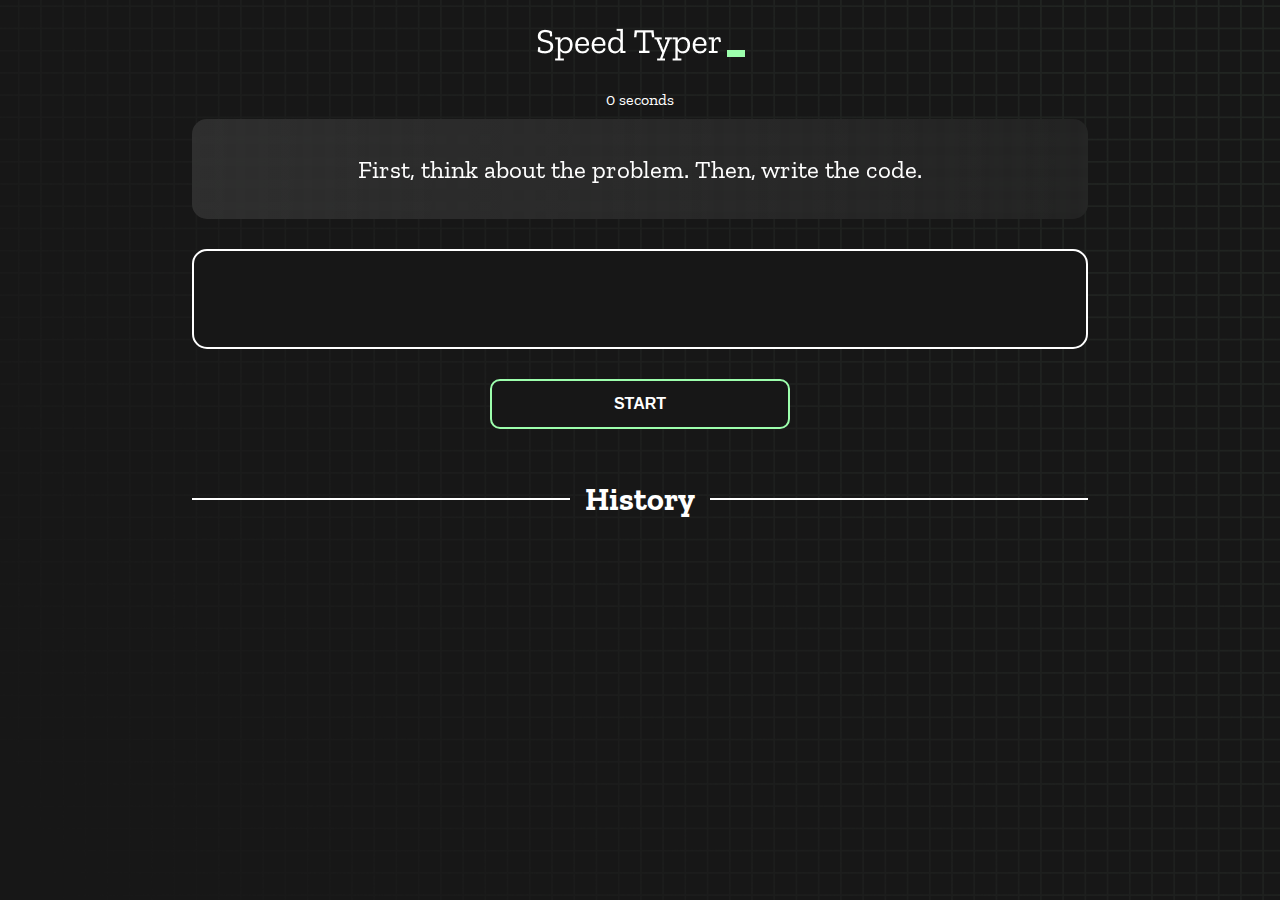
==== index.html @ 31cf62d2 "Initial commit" ====
<!DOCTYPE html>
<html lang="en">
  <head>
    <meta charset="UTF-8" />
    <meta http-equiv="X-UA-Compatible" content="IE=edge" />
    <meta name="viewport" content="width=device-width, initial-scale=1.0" />
    <title>Speed Monster</title>
    <link rel="stylesheet" href="styles.css" />
    <link rel="preconnect" href="https://fonts.googleapis.com" />
    <link rel="preconnect" href="https://fonts.gstatic.com" crossorigin />
    <link
      href="https://fonts.googleapis.com/css2?family=Zilla+Slab:wght@300;400;500&display=swap"
      rel="stylesheet"
    />
  </head>
  <body>
    <h1 class="title"><img src="./logo.png" /></h1>
    <div id="show-time">0 seconds</div>

    <div class="box-container">
      <div id="question"></div>

      <div id="display" class="inactive"></div>

      <div class="buttons">
        <button id="starts">START</button>
      </div>

      <div class="divider-container">
        <div class="line"></div>
        <h1 class="title2">History</h1>
        <div class="line"></div>
      </div>
      <div id="histories"></div>
    </div>

    <div id="countdown"></div>
    <div id="modal-background" class="hidden"></div>
    <div id="result" class="hidden"></div>

    <script src="./history.js"></script>
    <script src="./script.js"></script>
  </body>
</html>
---- styles.css ----
* {
  padding: 0;
  margin: 0;
  box-sizing: border-box;
}

body {
  background-image: url("./bg.png");
  background-size: cover;
  background-position: left top;
  font-family: "Zilla Slab", serif;
}

.box-container {
  width: 70%;
  margin: 0 auto;
}

#question {
  height: 100px;
  display: flex;
  align-items: center;
  justify-content: center;
  color: white;
  font-size: 25px;
  border-radius: 15px;
  background: rgb(255, 255, 255);
  background: linear-gradient(
    92.49deg,
    rgba(255, 255, 255, 0.1) 0.18%,
    rgba(255, 255, 255, 0.05) 99.85%
  );
  backdrop-filter: blur(5px);
  margin-bottom: 30px;
}

#display {
  height: 100px;
  display: flex;
  flex-wrap: wrap;
  align-items: center;
  padding-left: 5rem;
  color: white;
  font-size: 32px;
  background-color: #171717;
  border: 2px solid #9dffad;
  border-radius: 15px;
}

#countdown {
  position: fixed;
  height: 100vh;
  width: 100vw;
  background-color: rgba(0, 0, 0, 0.8);
  top: 0;
  left: 0;
  display: flex;
  align-items: center;
  justify-content: center;
  font-size: 3rem;
  color: white;
  display: none;
}
#result {
  position: fixed;
  top: 10%; 
  left: 10%;
  transform: translate(-50%, -50%);
  height: 250px;
  width: 400px;
  background-color: #171717;
  border-radius: 15px;
  border: 2px solid #9dffad;
  color: white;
  text-align: center;
  padding: 2rem;
}
#show-time{
  text-align: center;
  color: white;
  margin: 10px 0;
}

.green {
  color: #9dffad;
}
.red {
  color: #eb6565;
}
.bold {
  font-weight: 700;
}
.inactive {
  border: 2px solid white !important;
}
.hidden {
  display: none;
}
.title {
  text-align: center;
  color: white;
  margin: 20px 0;
}

.divider-container {
  height: 80px;
  display: flex;
  justify-content: center;
  align-items: center;
  gap: 15px;
  margin: 0 auto;
}

.line {
  height: 2px;
  background: white;
  width: 100%;
}

.title2 {
  color: white;
  display: block;
}

.buttons {
  display: flex;
  justify-content: center;
  margin: 30px 0;
}
button {
  padding: 10px 20px;
  border: none;
  font-size: 16px;
  font-weight: bold;
  width: 300px;
  height: 50px;
  color: white;
  background-color: #171717;
  border-radius: 10px;
  border: 2px solid #9dffad;
  cursor: pointer;
}

#histories {
  display: flex;
  flex-wrap: wrap;
  justify-content: space-around;
}

.card {
  width: 100%;
  height: 100%;
  padding: 50px;
  display: flex;
  justify-content: space-between;
  align-items: center;
  padding: 20px 30px;
  color: white;
  border-radius: 15px;
  background: rgb(255, 255, 255);
  background: linear-gradient(
    92.49deg,
    rgba(255, 255, 255, 0.1) 0.18%,
    rgba(255, 255, 255, 0.05) 99.85%
  );
  backdrop-filter: blur(5px);
  margin-bottom: 30px;
}

#modal-background {
  background: rgb(255, 255, 255);
  background: linear-gradient(
    92.49deg,
    rgba(255, 255, 255, 0.1) 0.18%,
    rgba(255, 255, 255, 0.05) 99.85%
  );
  backdrop-filter: blur(5px);
  height: 100vh;
  width: 100%;
  position: fixed;
  top: 0;
}

@media only screen and (max-width: 700px) {
  .box-container {
    padding: 0 20px;
    width: 100%;
  }
  .card {
    flex-direction: column;
  }
}
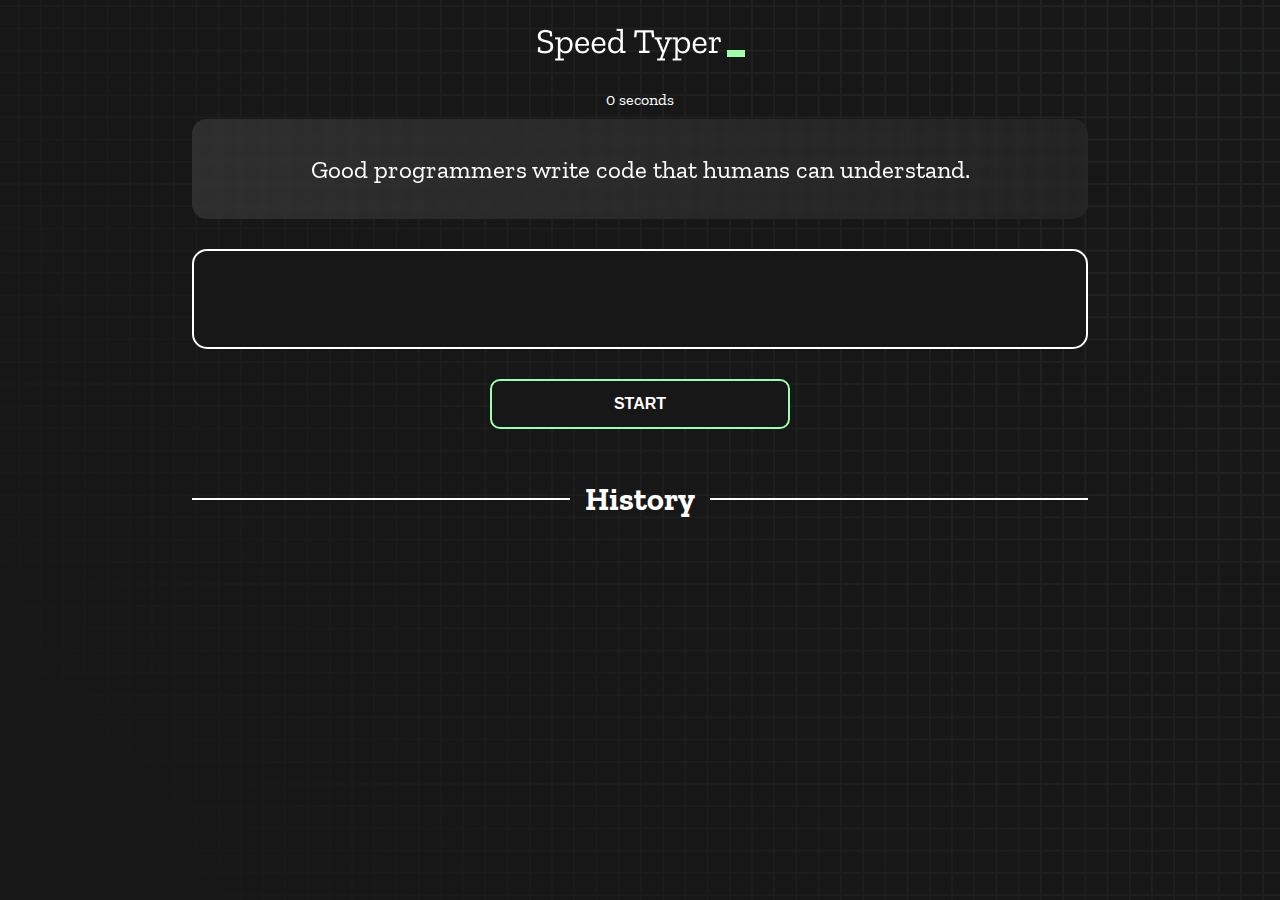
==== commit 2c0e1d6b: "Countdown 0 Stopped" ====
--- a/index.html
+++ b/index.html
@@ -4,7 +4,7 @@
     <meta charset="UTF-8" />
     <meta http-equiv="X-UA-Compatible" content="IE=edge" />
     <meta name="viewport" content="width=device-width, initial-scale=1.0" />
-    <title>Speed Monster</title>
+    <title>Type-Monster</title>
     <link rel="stylesheet" href="styles.css" />
     <link rel="preconnect" href="https://fonts.googleapis.com" />
     <link rel="preconnect" href="https://fonts.gstatic.com" crossorigin />
@@ -35,7 +35,7 @@
     </div>
 
     <div id="countdown"></div>
-    <div id="modal-background" class="hidden"></div>
+    <div id="modal-bacground" class="hidden"></div>
     <div id="result" class="hidden"></div>
 
     <script src="./history.js"></script>
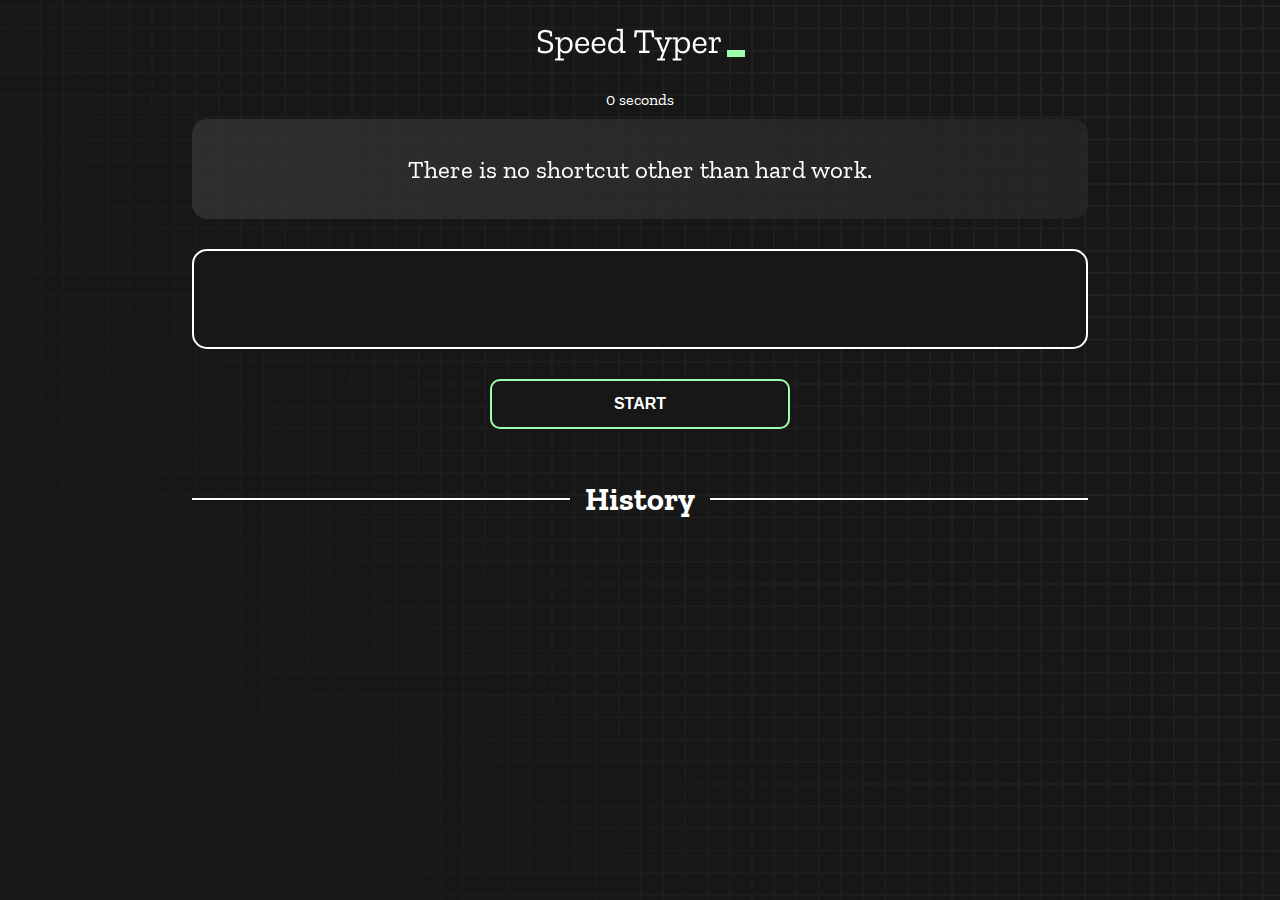
==== commit 7336b4db: "modal view successfull have clone he first commit and change the index file" ====
--- a/index.html
+++ b/index.html
@@ -4,6 +4,7 @@
     <meta charset="UTF-8" />
     <meta http-equiv="X-UA-Compatible" content="IE=edge" />
     <meta name="viewport" content="width=device-width, initial-scale=1.0" />
+    <title>Type-Monster</title>
     <title>Type-Monster</title>
     <link rel="stylesheet" href="styles.css" />
     <link rel="preconnect" href="https://fonts.googleapis.com" />
@@ -35,7 +36,7 @@
     </div>
 
     <div id="countdown"></div>
-    <div id="modal-bacground" class="hidden"></div>
+    <div id="modal-background" class="hidden"></div>
     <div id="result" class="hidden"></div>
 
     <script src="./history.js"></script>
--- a/styles.css
+++ b/styles.css
@@ -62,9 +62,9 @@
   display: none;
 }
 #result {
-  position: fixed;
-  top: 10%; 
-  left: 10%;
+  position:absolute;
+  top: 50%;
+  left: 50%;
   transform: translate(-50%, -50%);
   height: 250px;
   width: 400px;
@@ -94,7 +94,7 @@
   border: 2px solid white !important;
 }
 .hidden {
-  display: none;
+display: none;
 }
 .title {
   text-align: center;
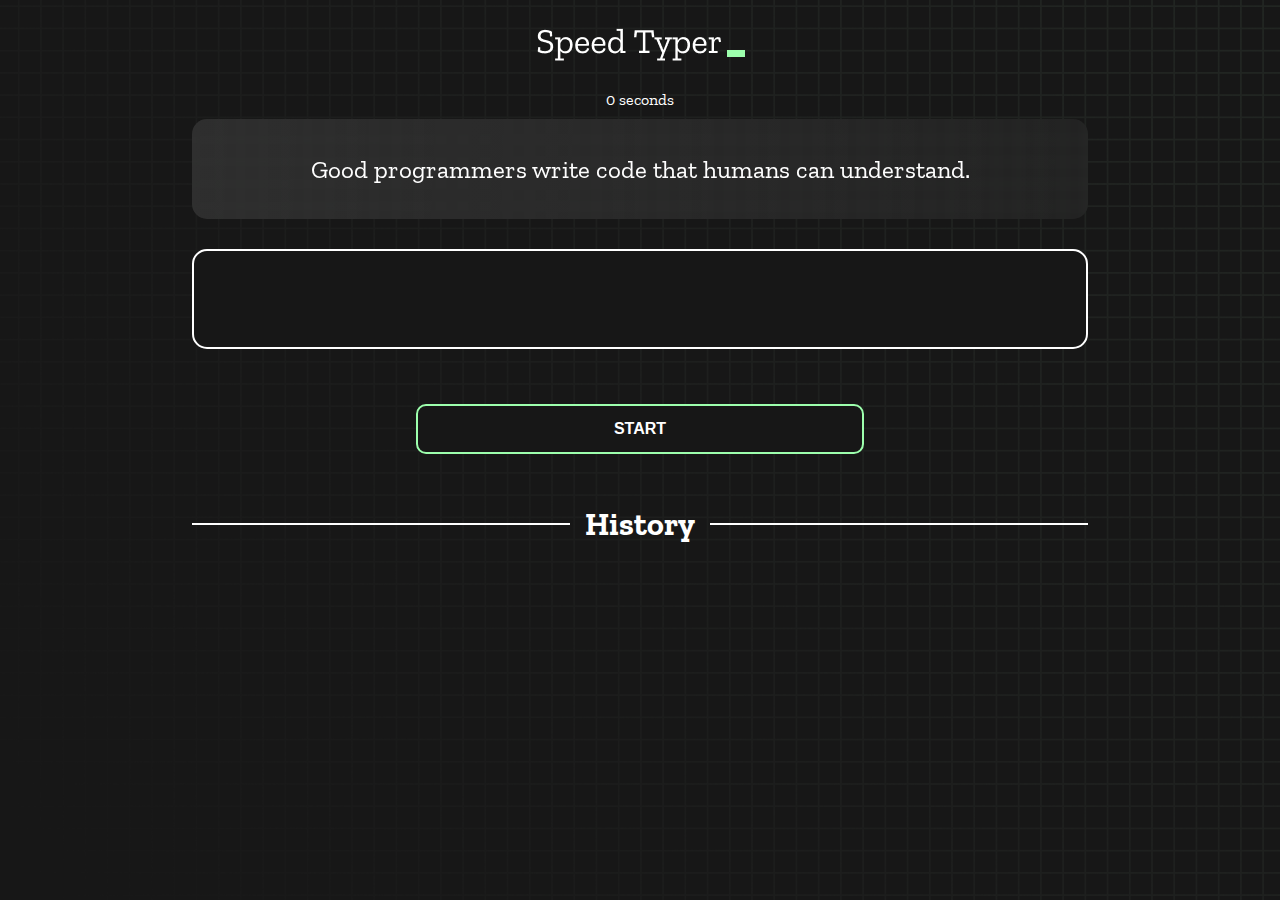
==== commit 13457897: "mobile responsive and blog page added" ====
--- a/index.html
+++ b/index.html
@@ -4,7 +4,6 @@
     <meta charset="UTF-8" />
     <meta http-equiv="X-UA-Compatible" content="IE=edge" />
     <meta name="viewport" content="width=device-width, initial-scale=1.0" />
-    <title>Type-Monster</title>
     <title>Type-Monster</title>
     <link rel="stylesheet" href="styles.css" />
     <link rel="preconnect" href="https://fonts.googleapis.com" />
--- a/styles.css
+++ b/styles.css
@@ -39,7 +39,7 @@
   display: flex;
   flex-wrap: wrap;
   align-items: center;
-  padding-left: 5rem;
+  padding-left: 2rem;
   color: white;
   font-size: 32px;
   background-color: #171717;
@@ -127,18 +127,20 @@
   justify-content: center;
   margin: 30px 0;
 }
+
 button {
   padding: 10px 20px;
   border: none;
   font-size: 16px;
   font-weight: bold;
-  width: 300px;
+  width: 50%;
   height: 50px;
   color: white;
   background-color: #171717;
   border-radius: 10px;
   border: 2px solid #9dffad;
   cursor: pointer;
+  margin-top: 25px;
 }
 
 #histories {
@@ -148,10 +150,9 @@
 }
 
 .card {
-  width: 100%;
+  width: 30%;
   height: 100%;
   padding: 50px;
-  display: flex;
   justify-content: space-between;
   align-items: center;
   padding: 20px 30px;
@@ -190,3 +191,51 @@
     flex-direction: column;
   }
 }
+@media only screen and (max-width: 480px) {
+  .box-container {
+    padding: 0 20px;
+    width: 100%;
+  }
+  .card {
+    display: flex;
+    width: 100%;
+    padding: 50px;
+    display: flex;
+    text-align: center;
+    justify-content: space-between;
+    align-items: center;
+    flex-direction: column;
+  }
+  #question {
+    text-align: center;
+    padding: 20px;
+    justify-content: center;
+    color: white;
+    font-size: 18px;
+    border-radius: 15px;
+    background: rgb(255, 255, 255);
+    background: linear-gradient(
+      92.49deg,
+      rgba(255, 255, 255, 0.1) 0.18%,
+      rgba(255, 255, 255, 0.05) 99.85%
+    );
+    backdrop-filter: blur(5px);
+    margin-bottom: 30px;
+  }
+  #result{
+    width: 300px;
+
+  }
+  buttons{
+    width: 100px;
+  }
+  #display{
+    padding-left: 5px;
+    font-size: 18px;
+  }
+}
+
+
+
+
+
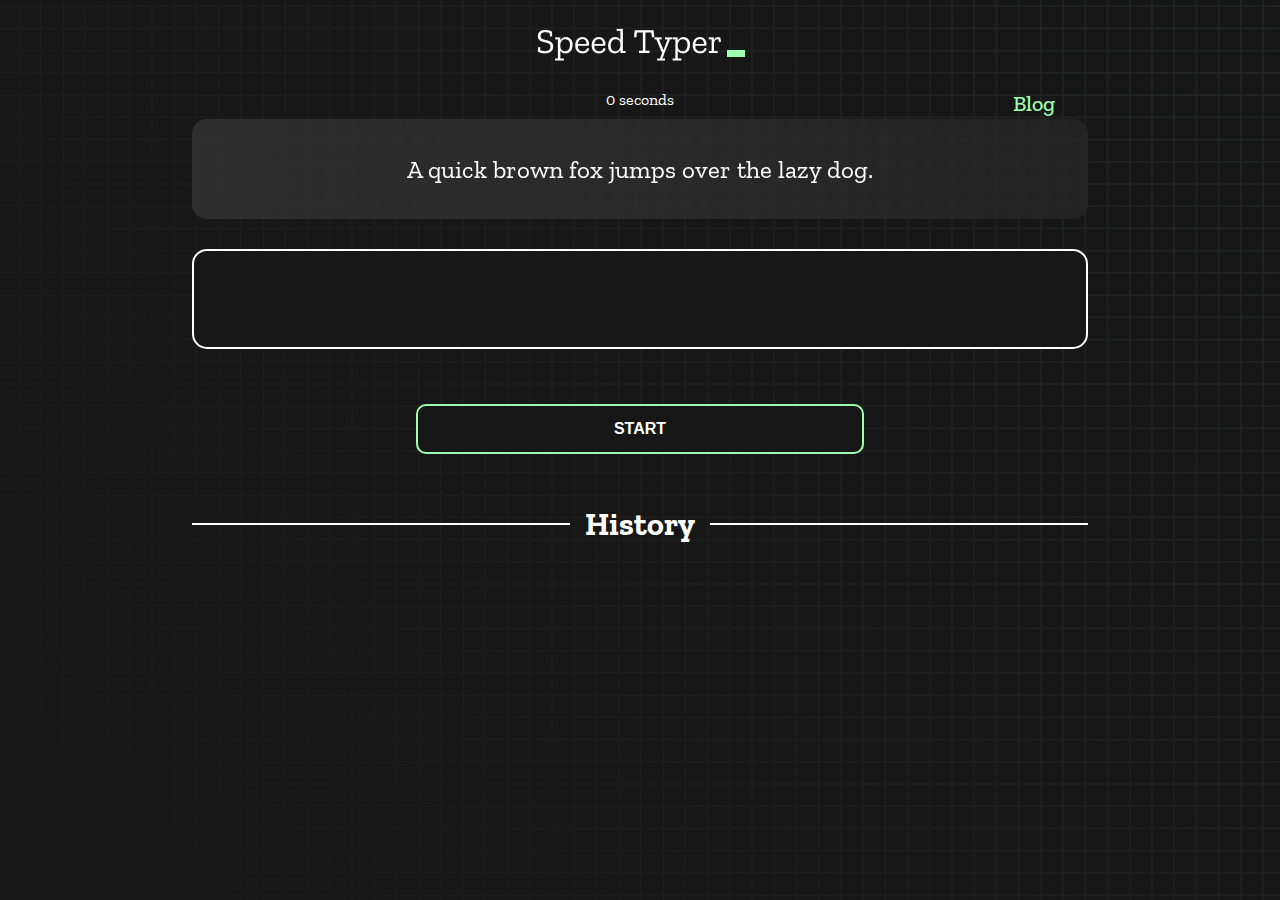
==== commit c5bc7e74: "blog page completed" ====
--- a/index.html
+++ b/index.html
@@ -15,6 +15,7 @@
   </head>
   <body>
     <h1 class="title"><img src="./logo.png" /></h1>
+    <a href="./blog.html" id="blog">Blog</a>
     <div id="show-time">0 seconds</div>
 
     <div class="box-container">
--- a/styles.css
+++ b/styles.css
@@ -180,6 +180,51 @@
   width: 100%;
   position: fixed;
   top: 0;
+}
+/* blog page */
+#blog {
+  position: absolute;
+  color: #9dffad;
+  right: 225px;
+  font-size: 22px;
+  font-weight: 500;
+  cursor: pointer;
+  text-decoration: none;
+}
+.container{
+  color: white;
+  border: 1px solid #9dffad;
+  border-radius: 5px;
+  padding: 15px 10px;
+  margin-bottom: 15px;
+  margin: 0px 80px 15px 80px;
+  padding: 20px;
+}
+.container h1{
+  color: #9dffad;
+  font-size: 32px;
+  text-align: center;
+}
+.container p{
+  font-size: 18px;
+  margin-top: 10px;
+  padding:5px;
+}
+.container span{
+  color: #9dffad;
+  font-weight: bold;
+  margin-right: 10px;
+  font-size: 24px;
+  
+}
+main{
+  display: flex;
+  width: 100%;
+  padding: 50px;
+  display: flex;
+  justify-content: space-between;
+  align-items: center;
+  flex-direction: column;
 }
 
 @media only screen and (max-width: 700px) {
@@ -235,7 +280,3 @@
   }
 }
 
-
-
-
-
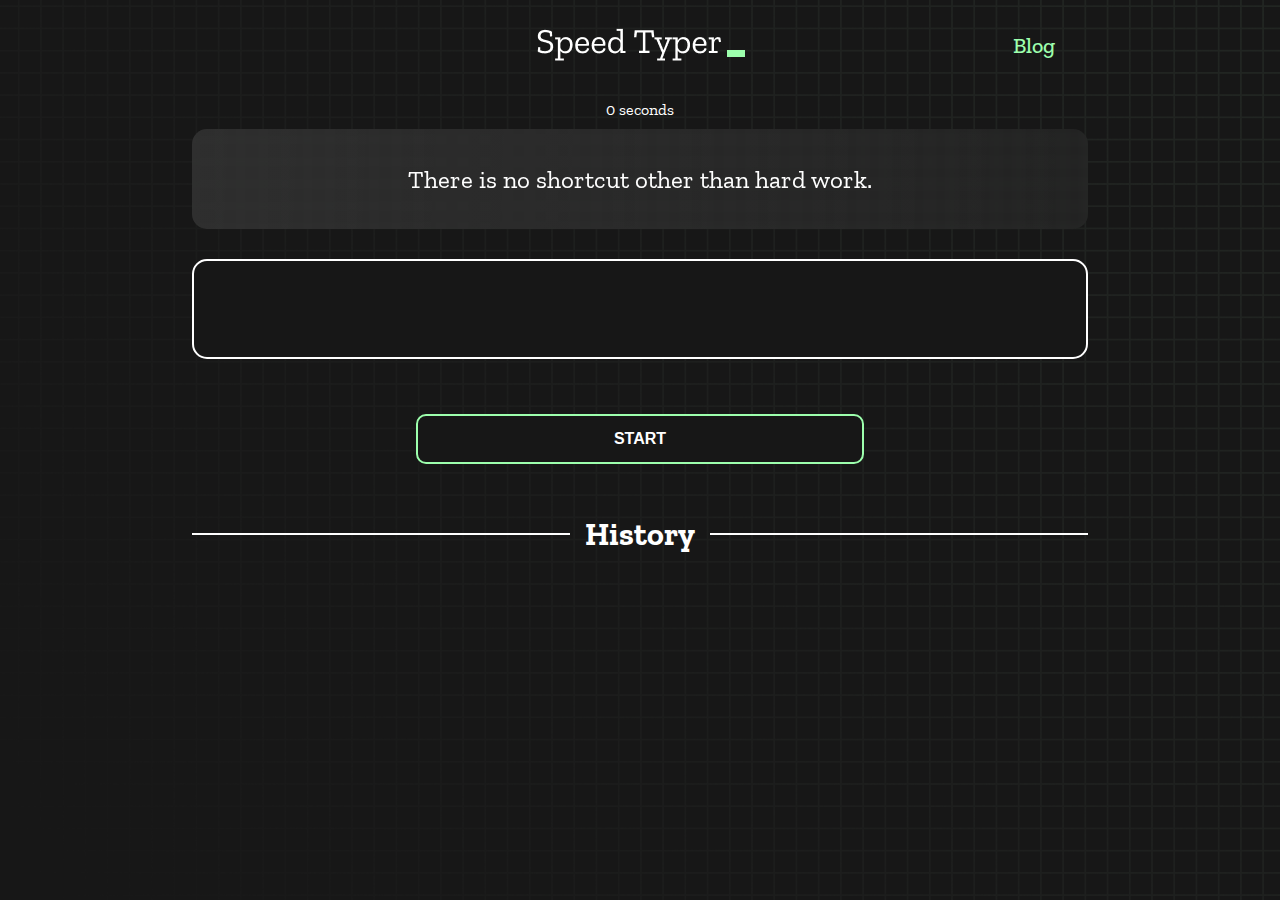
==== commit d63f5ed6: "blog page and header responsive" ====
--- a/index.html
+++ b/index.html
@@ -14,8 +14,8 @@
     />
   </head>
   <body>
-    <h1 class="title"><img src="./logo.png" /></h1>
-    <a href="./blog.html" id="blog">Blog</a>
+   <div class="nav-head"> <h1 class="title"><img src="./logo.png" /></h1>
+    <a href="./blog.html" id="blog">Blog</a></div>
     <div id="show-time">0 seconds</div>
 
     <div class="box-container">
--- a/styles.css
+++ b/styles.css
@@ -182,6 +182,12 @@
   top: 0;
 }
 /* blog page */
+.nav-head{
+  display: flex;
+  justify-content: center;
+  align-items: center;
+  position: relative;
+}
 #blog {
   position: absolute;
   color: #9dffad;
@@ -220,6 +226,7 @@
 main{
   display: flex;
   width: 100%;
+  height: auto;
   padding: 50px;
   display: flex;
   justify-content: space-between;
@@ -278,5 +285,21 @@
     padding-left: 5px;
     font-size: 18px;
   }
-}
-
+  .container{
+    margin: 0px;
+    margin-top: 20px;
+  }
+  main{
+    padding: 20px;
+
+  }
+  #blog {
+
+    color: #9dffad;
+    right: 30px;
+    font-size: 22px;
+    font-weight: 500;
+    cursor: pointer;
+    text-decoration: none;
+}
+
